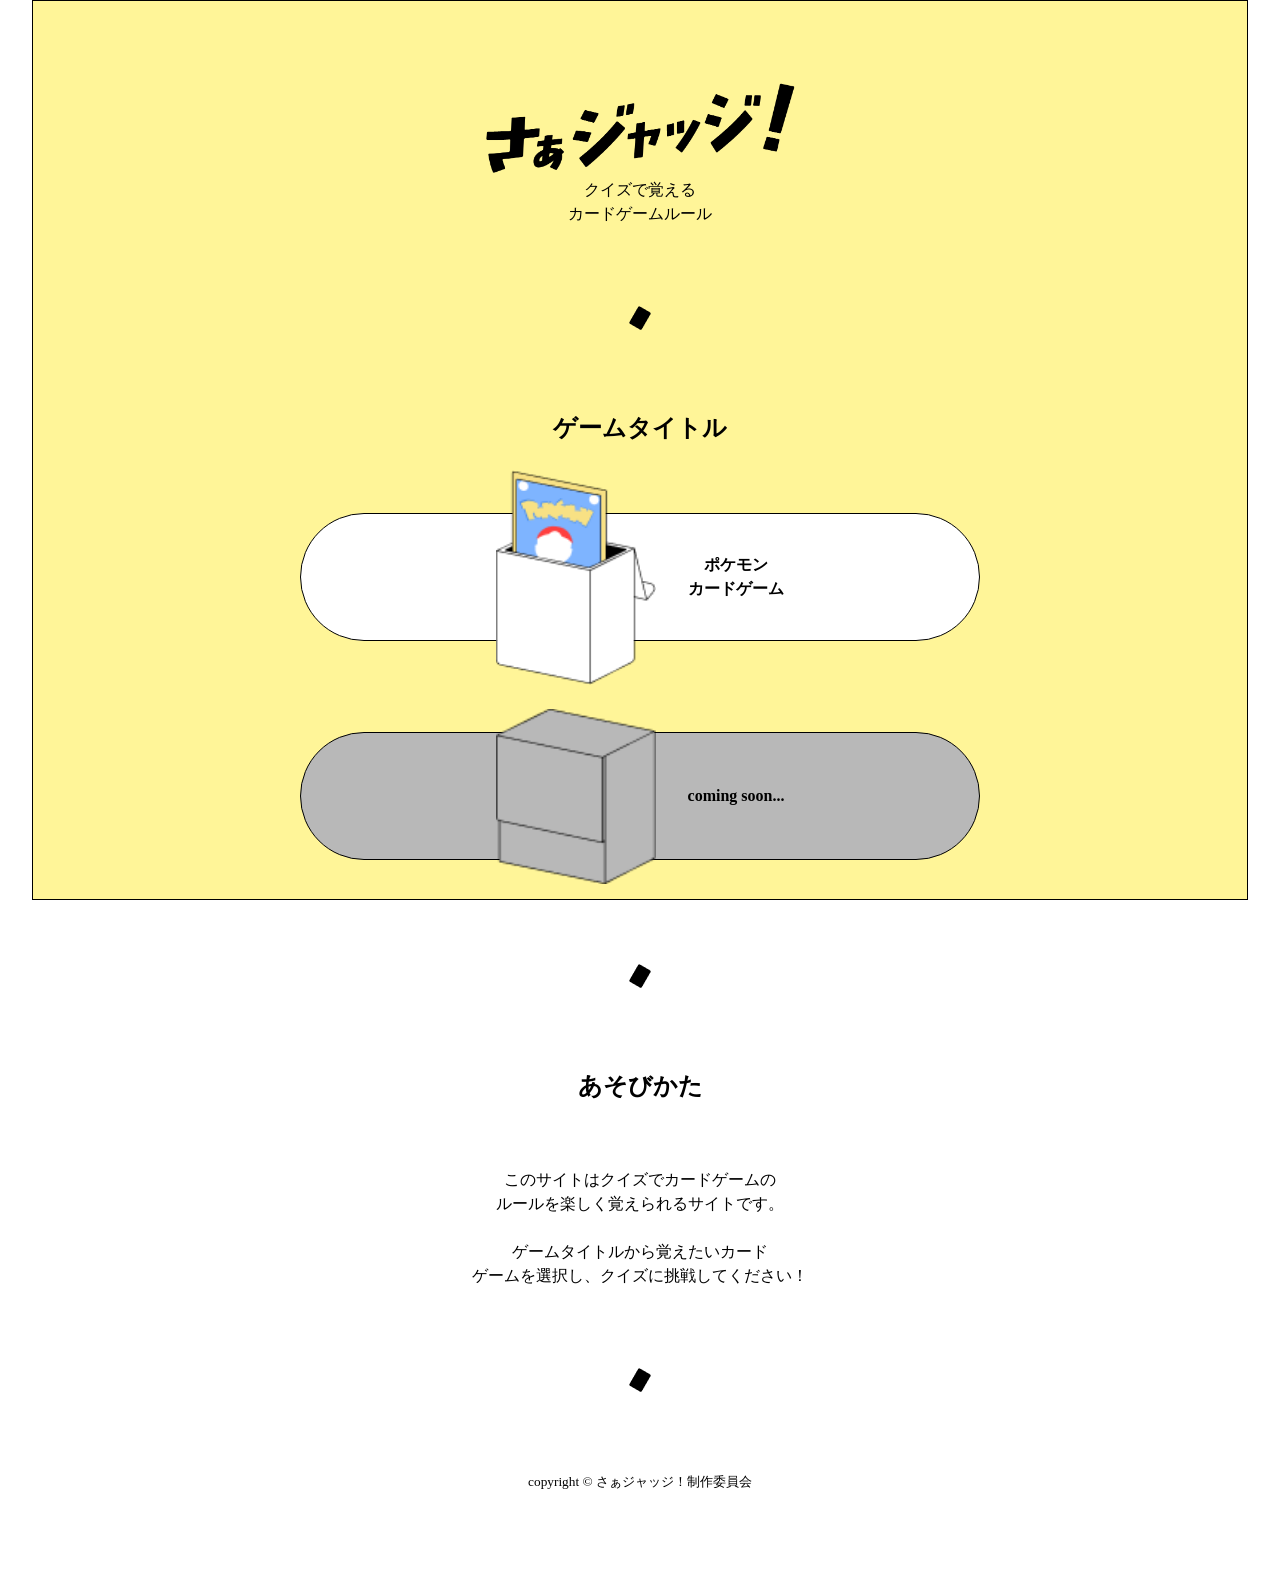
==== index.html @ 60f49169 "first commit" ====
<!DOCTYPE html>
<!-- 言語入力↓ -->
<html lang="ja">

<head>
    <meta charset="UTF-8">
    <meta name="viewport" content="width=device-width, initial-scale=1.0">
    <link rel="stylesheet" href="css/style.css">
    <link rel="stylesheet" href="css/reset.css">
    <!-- サイトのタイトル入力↓ -->
    <title>さぁジャッジ！</title>
</head>

<body>
  <!-- div 自由な箱を作り出してくれる便利なやつ本箱とは関係ない↓ -->
<div class="background"></div>

  <header>
    <img class="logo" src="assets/logo.png">
    <!-- brが改行になる改行したいところに書く↓ -->
    <p>クイズで覚える<br>カードゲームルール</p>
  </header>

  <div class="mark"><img src="assets/mark.png"></div>
  
 <section class="sec01">
    <h1>ゲームタイトル</h1>
    <!-- 単語二つ以上はハイフンをつける -->
    <div class="card-list">
<a href="/games/pokemon">
      <div class="card-botan">
  <img class="card-img" src="assets/card_pokemon.png">
  <p class="txt">ポケモン<br>カードゲーム</p>
      </div>
      </a>
      <div class="card-botan soon">
  <img class="card-img" src="assets/card_none.png">
  <p class="txt">coming soon...</p>
      </div>
    </div>
 </section>

  <div class="mark"><img src="assets/mark.png"></div>

   
 <section class="sec02">
    <h1>あそびかた</h1>
    <p>このサイトはクイズでカードゲームの<br>ルールを楽しく覚えられるサイトです。</p>
    <p>ゲームタイトルから覚えたいカード<br>ゲームを選択し、クイズに挑戦してください！</p>
 </section>

<div class="mark"><img src="assets/mark.png"></div>
<!-- 最後につける親要素↓ -->
<footer>
 <small>copyright &copy; さぁジャッジ！制作委員会</small>
</footer>
 
</body>

</html>
---- css/style.css ----
/* 始まりは.←こいつから */
.background{
    background-color: #FFF598;
    margin:0 32px;
    width:calc(100% - 64px);
    height:100%;
    /* 要素の固定↓（要素は今回はbackgroundになる）*/
    position: fixed;
    z-index: -1;
    top: 0;
    left: 0;
    border: #000 1px solid;
}


/* カンマを入力すると複数の要素に適用できる↓ */
header, .sec02, footer{
     display: flex;
    justify-content: center;
    align-items: center;
    flex-direction: column;
    margin: 80px 20px ;
} 

.sec01{
   margin: 80px 0 ; 
}

header .logo{
width:320px;
height:auto;}

p,h1,h2{
    text-align: center;
}

a{
   color: #000; 
   text-decoration: none;
   transition: all .3s;
}

a:hover{
    opacity: 0.7;
    transition: all .3s;
}

.mark{
    display: flex;
    justify-content: center;
    align-items: center;   
 }

 .sec02 p{

    margin-top: 24px;

 }
 .sec02 p:first-of-type{

    margin-top: 64px;

}

.card-list{
    display: grid;
    grid-template-columns:1fr;
    place-content: center;
    margin-top: 24px;
    gap:24px;
}

/* 親要素↓ */
.card-botan{
    position: relative;
    display: flex;
    justify-content: center;
    align-items: center; 
    gap: 32px;
}

/* 子要素↓ */
/* afterを付けたらcontentはセットになる */
.card-botan::after{
    content: '';
    /* absoluteを使うなら親要素にrelativeを必ず置く */
    position: absolute;
    top: 50%;
    left: 50%;
    transform: translate(-50%, -50%);
    background-color:#fff;
    width: min(680px, calc(100% - 32px));
    height: clamp(80px, 10vw, 140px);
    z-index: -1;
    border: #000 1px solid;
    border-radius: 999px;
}

.card-img{
    width: clamp(72px, 25%, 160px);
    height: auto;
}

.txt{
   font-weight: 600; 
}
.soon::after{
    content: "";
    background-color: #b8b8b8;
}

.quiz-poke{
    .background{
        background-color: #ffc6bf;
        margin:0 0px;
        width:100vw;
        height:100vh;
        z-index: -1;
        border: #000 0px solid;    
    }
    .card-botan::after{
        width: 100vw;
         border-radius: 0px;
         border: #000 0px solid;
         border-top: #000 1px solid;
         border-bottom: #000 1px solid;

    }
    .card-img{
    width: clamp(72px, 55%, 160px);
    height: auto;
}
.txt{
    width: 10em;
}
.potipoti{
  background-color:#fff;
  border: #000 1px solid; 
  border-radius: 999px;
  width: 12em; 
  height: auto;
  padding:1em 1.5em ;
}
.sentaku{
  display: flex;
    justify-content: center;
    align-items: center; 
    gap: 64px;
    flex-direction: column; 
    .potipoti{
        font-size: 24px;
        font-weight: 600;
    }
}
.sentaku2{
    display: flex;
    justify-content: center;
    align-items: center; 
    gap: 48px;
    margin-top: 64px;
    .potipoti{
        font-size: 14px;
        font-weight: 600;
    }
}
}
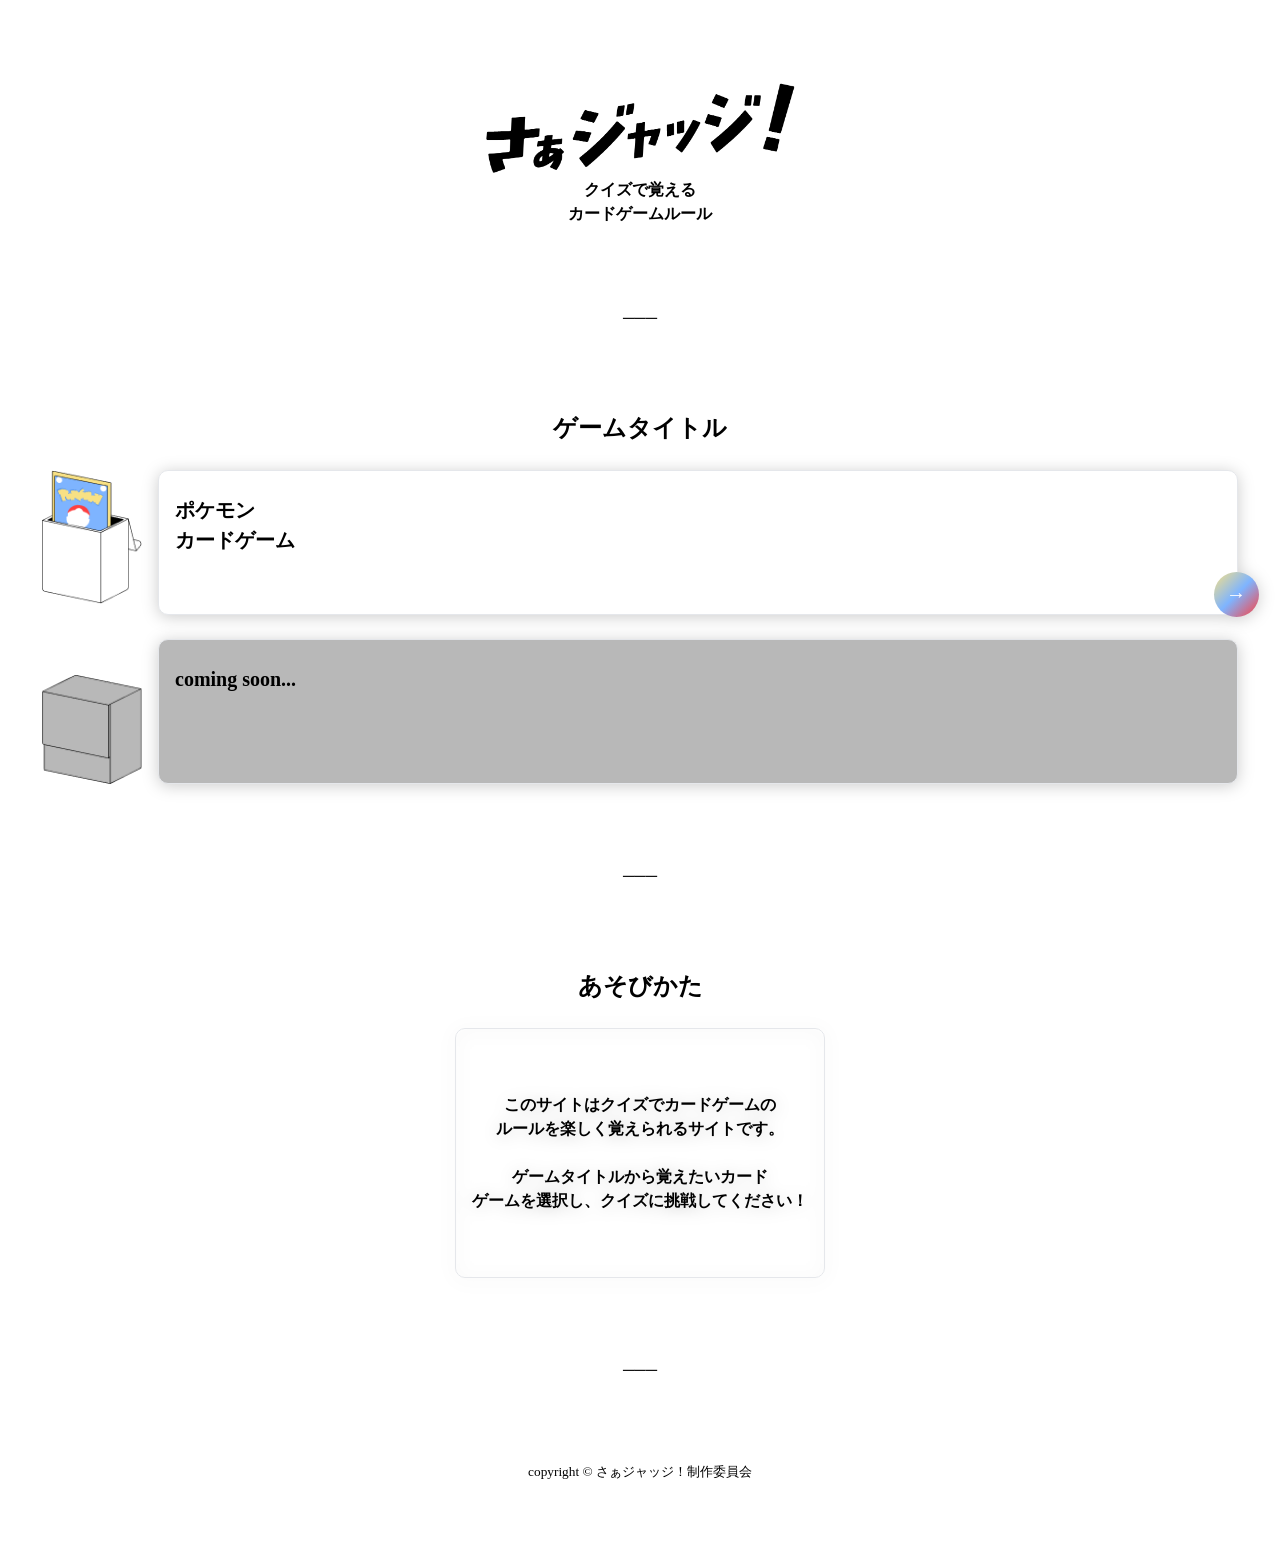
==== commit 20debcfd: "トップページのデザインを変更" ====
--- a/index.html
+++ b/index.html
@@ -3,17 +3,17 @@
 <html lang="ja">
 
 <head>
-    <meta charset="UTF-8">
-    <meta name="viewport" content="width=device-width, initial-scale=1.0">
-    <link rel="stylesheet" href="css/style.css">
-    <link rel="stylesheet" href="css/reset.css">
-    <!-- サイトのタイトル入力↓ -->
-    <title>さぁジャッジ！</title>
+  <meta charset="UTF-8">
+  <meta name="viewport" content="width=device-width, initial-scale=1.0">
+  <link rel="stylesheet" href="css/style.css">
+  <link rel="stylesheet" href="css/reset.css">
+  <!-- サイトのタイトル入力↓ -->
+  <title>さぁジャッジ！</title>
 </head>
 
 <body>
   <!-- div 自由な箱を作り出してくれる便利なやつ本箱とは関係ない↓ -->
-<div class="background"></div>
+  <!-- <div class="background"></div> -->
 
   <header>
     <img class="logo" src="assets/logo.png">
@@ -21,40 +21,42 @@
     <p>クイズで覚える<br>カードゲームルール</p>
   </header>
 
-  <div class="mark"><img src="assets/mark.png"></div>
-  
- <section class="sec01">
+  <div class="mark">───</div>
+
+  <section class="sec01">
     <h1>ゲームタイトル</h1>
     <!-- 単語二つ以上はハイフンをつける -->
     <div class="card-list">
-<a href="/games/pokemon">
-      <div class="card-botan">
-  <img class="card-img" src="assets/card_pokemon.png">
-  <p class="txt">ポケモン<br>カードゲーム</p>
-      </div>
+      <a href="/games/pokemon">
+        <div class="card-botan">
+          <img class="card-img" src="assets/card_pokemon.png">
+          <p class="txt">ポケモン<br>カードゲーム</p>
+        </div>
       </a>
       <div class="card-botan soon">
-  <img class="card-img" src="assets/card_none.png">
-  <p class="txt">coming soon...</p>
+        <img class="card-img" src="assets/card_none.png">
+        <p class="txt">coming soon...</p>
       </div>
     </div>
- </section>
+  </section>
 
-  <div class="mark"><img src="assets/mark.png"></div>
+  <div class="mark">───</div>
 
-   
- <section class="sec02">
+
+  <section class="sec02">
     <h1>あそびかた</h1>
-    <p>このサイトはクイズでカードゲームの<br>ルールを楽しく覚えられるサイトです。</p>
-    <p>ゲームタイトルから覚えたいカード<br>ゲームを選択し、クイズに挑戦してください！</p>
- </section>
+    <div class="txt-area">
+      <p>このサイトはクイズでカードゲームの<br>ルールを楽しく覚えられるサイトです。</p>
+      <p>ゲームタイトルから覚えたいカード<br>ゲームを選択し、クイズに挑戦してください！</p>
+    </div>
+  </section>
 
-<div class="mark"><img src="assets/mark.png"></div>
-<!-- 最後につける親要素↓ -->
-<footer>
- <small>copyright &copy; さぁジャッジ！制作委員会</small>
-</footer>
- 
+  <div class="mark">───</div>
+  <!-- 最後につける親要素↓ -->
+  <footer>
+    <small>copyright &copy; さぁジャッジ！制作委員会</small>
+  </footer>
+
 </body>
 
 </html>
--- a/css/style.css
+++ b/css/style.css
@@ -24,11 +24,19 @@
 
 .sec01{
    margin: 80px 0 ; 
+
+   h1{
+    margin-bottom: 24px;
+   }
 }
 
 header .logo{
 width:320px;
 height:auto;}
+
+header p{
+    font-weight: 800;
+}
 
 p,h1,h2{
     text-align: center;
@@ -51,39 +59,45 @@
     align-items: center;   
  }
 
- .sec02 p{
-
-    margin-top: 24px;
-
- }
- .sec02 p:first-of-type{
-
-    margin-top: 64px;
-
-}
+.sec02{
+    h1{
+            margin-bottom: 24px;
+    }
+
+    .txt-area{
+        border: 1px #E5E7EB solid;
+        filter: drop-shadow(0px 2px 8px rgba(0, 0, 0, 0.2));
+        border-radius: 10px;
+        padding: 64px 16px;
+        font-weight: 600;
+
+        p:last-of-type{
+            margin-top: 24px;
+        }
+    }
+}
+
 
 .card-list{
     display: grid;
     grid-template-columns:1fr;
     place-content: center;
-    margin-top: 24px;
     gap:24px;
 }
 
 /* 親要素↓ */
-.card-botan{
+/* .card-botan{
     position: relative;
     display: flex;
     justify-content: center;
     align-items: center; 
     gap: 32px;
-}
+} */
 
 /* 子要素↓ */
 /* afterを付けたらcontentはセットになる */
-.card-botan::after{
+/* .card-botan::after{
     content: '';
-    /* absoluteを使うなら親要素にrelativeを必ず置く */
     position: absolute;
     top: 50%;
     left: 50%;
@@ -94,20 +108,71 @@
     z-index: -1;
     border: #000 1px solid;
     border-radius: 999px;
-}
-
-.card-img{
+} */
+
+/* .card-img{
     width: clamp(72px, 25%, 160px);
     height: auto;
-}
-
-.txt{
-   font-weight: 600; 
-}
-.soon::after{
-    content: "";
-    background-color: #b8b8b8;
-}
+} */
+
+.card-botan{
+    display: grid;
+    padding: 0 42px;
+    place-content: center;
+    height: max-content;
+    grid-template-columns: auto 1fr;
+    gap: 16px;
+    position: relative;
+
+    .txt{
+        background-color: #fff;
+        border: 1px #E5E7EB solid;
+        height: 145px;
+        border-radius: 10px;
+        padding: 24px 16px;
+        text-align: left;
+        /* box-shadow: 0px 2px 8px 0px rgba(0, 0, 0, 0.8); */
+        filter: drop-shadow(0px 2px 8px rgba(0, 0, 0, 0.2));
+        font-size: 20px;
+        font-weight: 800;
+    }
+
+    .txt::after{
+        content: '→';
+        color: #fff;
+        position: absolute;
+        display: flex;
+        justify-content: center;
+        align-items: center;
+        bottom: -2%;
+        right: -2%;
+        width: 45px;
+        height: 45px;
+        border-radius: 999px;
+        background: linear-gradient(to bottom right, #F8E184, #7EB4FF, #FF3F3F);
+    }
+
+    .card-img{
+        width: 100px;
+    }
+}
+
+.soon{
+    .card-img{
+        display: flex;
+        align-self: end;
+    }
+
+    .txt{
+        background: #B8B8B8;
+    }
+
+    .txt::after{
+        display: none;
+    }
+}
+
+
 
 .quiz-poke{
     .background{
@@ -130,9 +195,6 @@
     width: clamp(72px, 55%, 160px);
     height: auto;
 }
-.txt{
-    width: 10em;
-}
 .potipoti{
   background-color:#fff;
   border: #000 1px solid; 
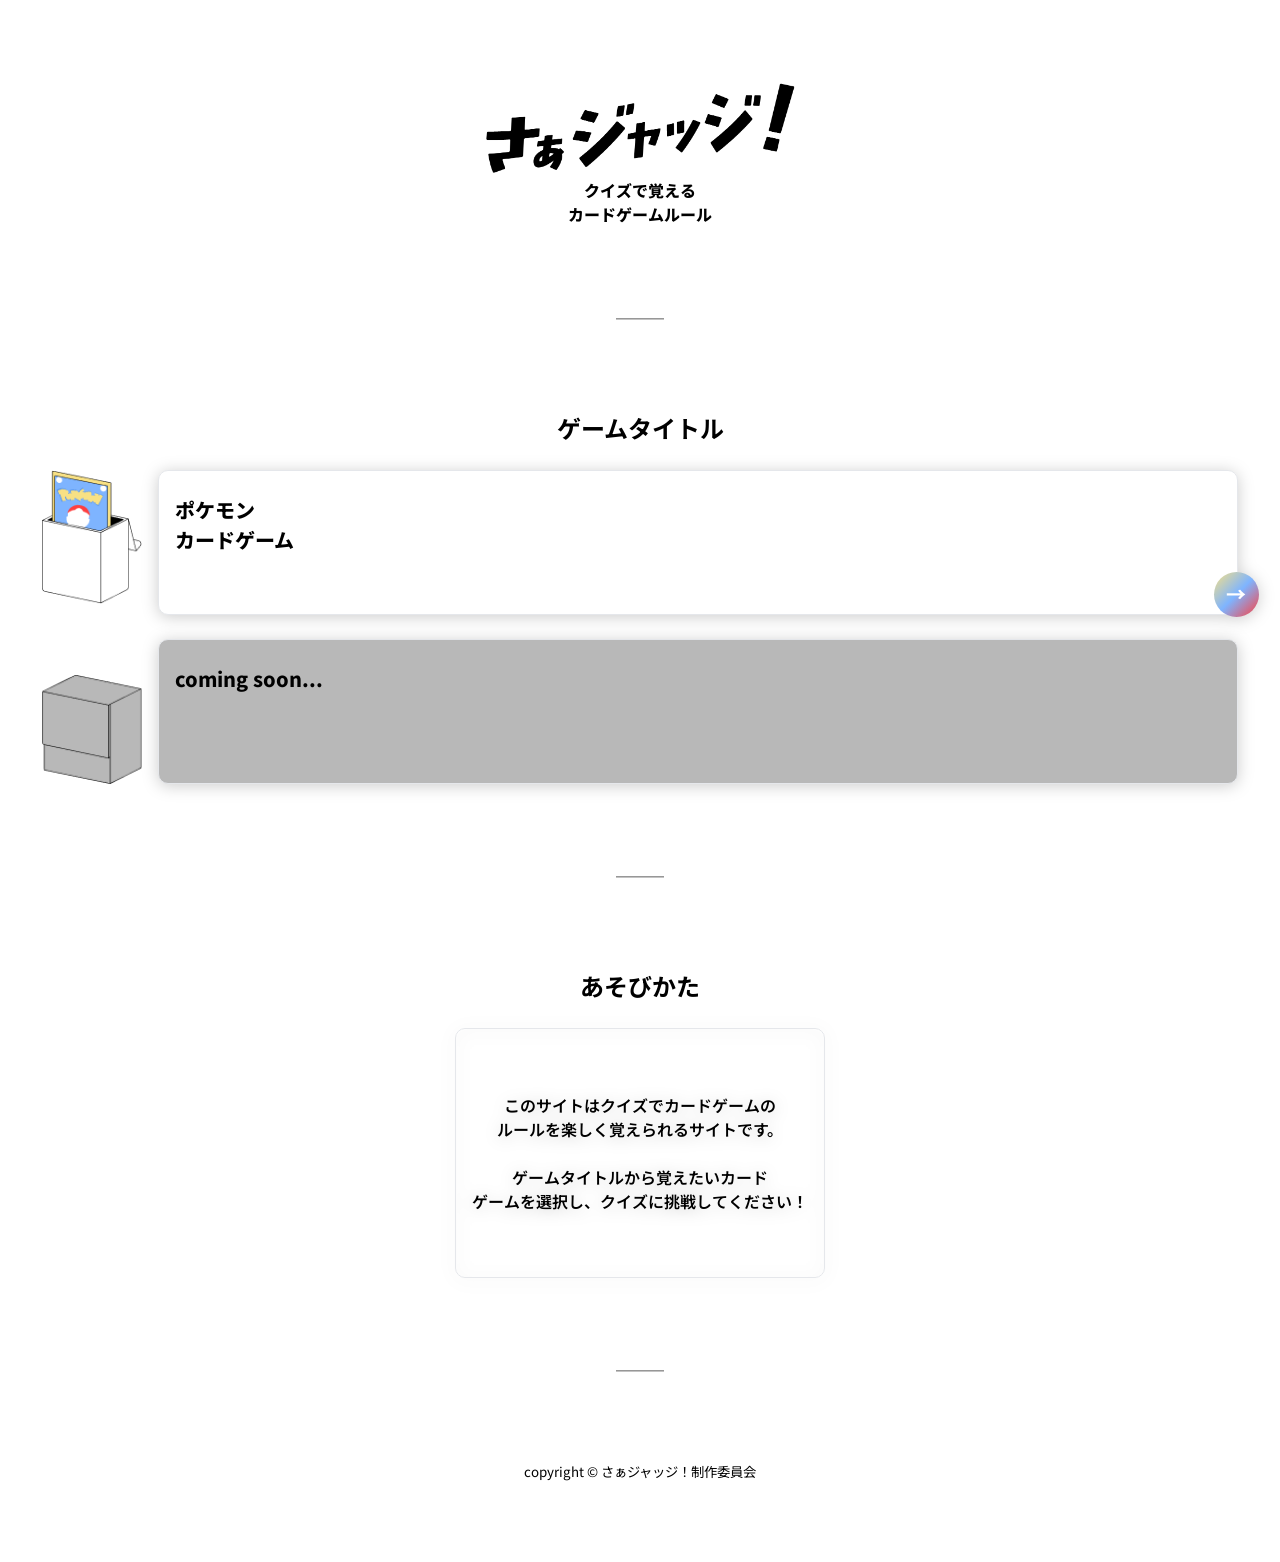
==== commit 493d1b6a: "デザインを変更" ====
--- a/index.html
+++ b/index.html
@@ -7,6 +7,9 @@
   <meta name="viewport" content="width=device-width, initial-scale=1.0">
   <link rel="stylesheet" href="css/style.css">
   <link rel="stylesheet" href="css/reset.css">
+  <link rel="preconnect" href="https://fonts.googleapis.com">
+<link rel="preconnect" href="https://fonts.gstatic.com" crossorigin>
+<link href="https://fonts.googleapis.com/css2?family=Noto+Sans+JP:wght@100..900&display=swap" rel="stylesheet">
   <!-- サイトのタイトル入力↓ -->
   <title>さぁジャッジ！</title>
 </head>
--- a/css/style.css
+++ b/css/style.css
@@ -1,88 +1,100 @@
 /* 始まりは.←こいつから */
-.background{
+/* .background {
     background-color: #FFF598;
-    margin:0 32px;
-    width:calc(100% - 64px);
-    height:100%;
-    /* 要素の固定↓（要素は今回はbackgroundになる）*/
+    margin: 0 32px;
+    width: calc(100% - 64px);
+    height: 100%;
+    
     position: fixed;
     z-index: -1;
     top: 0;
     left: 0;
     border: #000 1px solid;
+} */
+
+body{
+    font-family: "Noto Sans JP", sans-serif;
+    font-optical-sizing: auto;
+    font-weight: 400;
+    font-style: normal;
 }
 
 
 /* カンマを入力すると複数の要素に適用できる↓ */
-header, .sec02, footer{
-     display: flex;
+header,
+.sec02,
+footer {
+    display: flex;
     justify-content: center;
     align-items: center;
     flex-direction: column;
-    margin: 80px 20px ;
-} 
-
-.sec01{
-   margin: 80px 0 ; 
-
-   h1{
-    margin-bottom: 24px;
-   }
-}
-
-header .logo{
-width:320px;
-height:auto;}
-
-header p{
+    margin: 80px 20px;
+}
+
+.sec01 {
+    margin: 80px 0;
+
+    h1 {
+        margin-bottom: 24px;
+    }
+}
+
+header .logo {
+    width: 320px;
+    height: auto;
+}
+
+header p {
     font-weight: 800;
 }
 
-p,h1,h2{
+p,
+h1,
+h2 {
     text-align: center;
 }
 
-a{
-   color: #000; 
-   text-decoration: none;
-   transition: all .3s;
-}
-
-a:hover{
+a {
+    color: #000;
+    text-decoration: none;
+    transition: all .3s;
+}
+
+a:hover {
     opacity: 0.7;
     transition: all .3s;
 }
 
-.mark{
+.mark {
     display: flex;
     justify-content: center;
-    align-items: center;   
- }
-
-.sec02{
-    h1{
-            margin-bottom: 24px;
-    }
-
-    .txt-area{
+    align-items: center;
+}
+
+.sec02 {
+    h1 {
+        margin-bottom: 24px;
+    }
+
+    .txt-area {
         border: 1px #E5E7EB solid;
         filter: drop-shadow(0px 2px 8px rgba(0, 0, 0, 0.2));
         border-radius: 10px;
         padding: 64px 16px;
         font-weight: 600;
 
-        p:last-of-type{
+        p:last-of-type {
             margin-top: 24px;
         }
     }
 }
 
 
-.card-list{
+.card-list {
     display: grid;
-    grid-template-columns:1fr;
+    grid-template-columns: 1fr;
     place-content: center;
-    gap:24px;
+    gap: 24px;
 }
 
 /* 親要素↓ */
@@ -115,7 +127,7 @@
     height: auto;
 } */
 
-.card-botan{
+.card-botan {
     display: grid;
     padding: 0 42px;
     place-content: center;
@@ -124,7 +136,7 @@
     gap: 16px;
     position: relative;
 
-    .txt{
+    .txt {
         background-color: #fff;
         border: 1px #E5E7EB solid;
         height: 145px;
@@ -137,7 +149,7 @@
         font-weight: 800;
     }
 
-    .txt::after{
+    .txt::after {
         content: '→';
         color: #fff;
         position: absolute;
@@ -152,77 +164,124 @@
         background: linear-gradient(to bottom right, #F8E184, #7EB4FF, #FF3F3F);
     }
 
-    .card-img{
+    .card-img {
         width: 100px;
     }
 }
 
-.soon{
-    .card-img{
+.soon {
+    .card-img {
         display: flex;
         align-self: end;
     }
 
-    .txt{
+    .txt {
         background: #B8B8B8;
     }
 
-    .txt::after{
+    .txt::after {
         display: none;
     }
 }
 
 
 
-.quiz-poke{
-    .background{
+
+
+.quiz-poke {
+    /* .background {
         background-color: #ffc6bf;
-        margin:0 0px;
-        width:100vw;
-        height:100vh;
+        margin: 0 0px;
+        width: 100vw;
+        height: 100vh;
         z-index: -1;
-        border: #000 0px solid;    
-    }
-    .card-botan::after{
-        width: 100vw;
-         border-radius: 0px;
-         border: #000 0px solid;
-         border-top: #000 1px solid;
-         border-bottom: #000 1px solid;
-
-    }
-    .card-img{
-    width: clamp(72px, 55%, 160px);
-    height: auto;
-}
-.potipoti{
-  background-color:#fff;
-  border: #000 1px solid; 
-  border-radius: 999px;
-  width: 12em; 
-  height: auto;
-  padding:1em 1.5em ;
-}
-.sentaku{
-  display: flex;
-    justify-content: center;
-    align-items: center; 
-    gap: 64px;
-    flex-direction: column; 
-    .potipoti{
-        font-size: 24px;
-        font-weight: 600;
-    }
-}
-.sentaku2{
-    display: flex;
-    justify-content: center;
-    align-items: center; 
-    gap: 48px;
-    margin-top: 64px;
-    .potipoti{
-        font-size: 14px;
-        font-weight: 600;
-    }
-}
-}+        border: #000 0px solid;
+    } */
+
+    .card-list{
+        margin-top: 32px;
+    }
+
+    .card-botan{
+        display: inline-block;
+        position: relative;
+
+        .txt{
+           position: absolute;
+           font-size: 24px;
+           width: 100vw;
+           height: auto;
+           padding: 16px 0;
+           text-align: center;
+           top: 50%;
+           left: 50%;
+           transform: translate(-50%, -50%);
+           border-radius: 0;
+           filter: none;
+           background-color: rgba(255, 255, 255, 0.4);
+           backdrop-filter: blur(22px);
+        }
+
+        .txt::after{
+            display: none;
+        }
+
+    }
+
+    .card-img {
+        width: 100%;
+        height: auto;
+    }
+
+    .potipoti {
+        background-color: #fff;
+        filter: drop-shadow(0px 2px 8px rgba(0, 0, 0, 0.2));
+        border: 1px #E5E7EB solid;
+        border-radius: 999px;
+        width: 12em;
+        height: auto;
+        padding: 1em 1.5em;
+
+        p{
+            width: auto;
+        }
+    }
+
+    .sentaku {
+        display: flex;
+        justify-content: center;
+        align-items: center;
+        gap: 64px;
+        flex-direction: column;
+
+        .potipoti {
+            font-size: 24px;
+            font-weight: 600;
+        }
+
+        .normal{
+            border: 2px solid #FF9A9A;
+            filter: drop-shadow(0px 2px 8px rgba(255, 154, 154, 0.2));
+        }
+
+        .renzoku{
+            border: 2px solid #8AA8EC;
+            filter: drop-shadow(0px 2px 8px rgba(138, 168, 236, 0.2));
+        }
+    }
+
+    .sentaku2 {
+        display: flex;
+        justify-content: center;
+        align-items: center;
+        gap: 48px;
+        margin-top: 64px;
+
+        .potipoti {
+            font-size: 14px;
+            font-weight: 600;
+            width: 9em;
+        }
+    }
+}
+
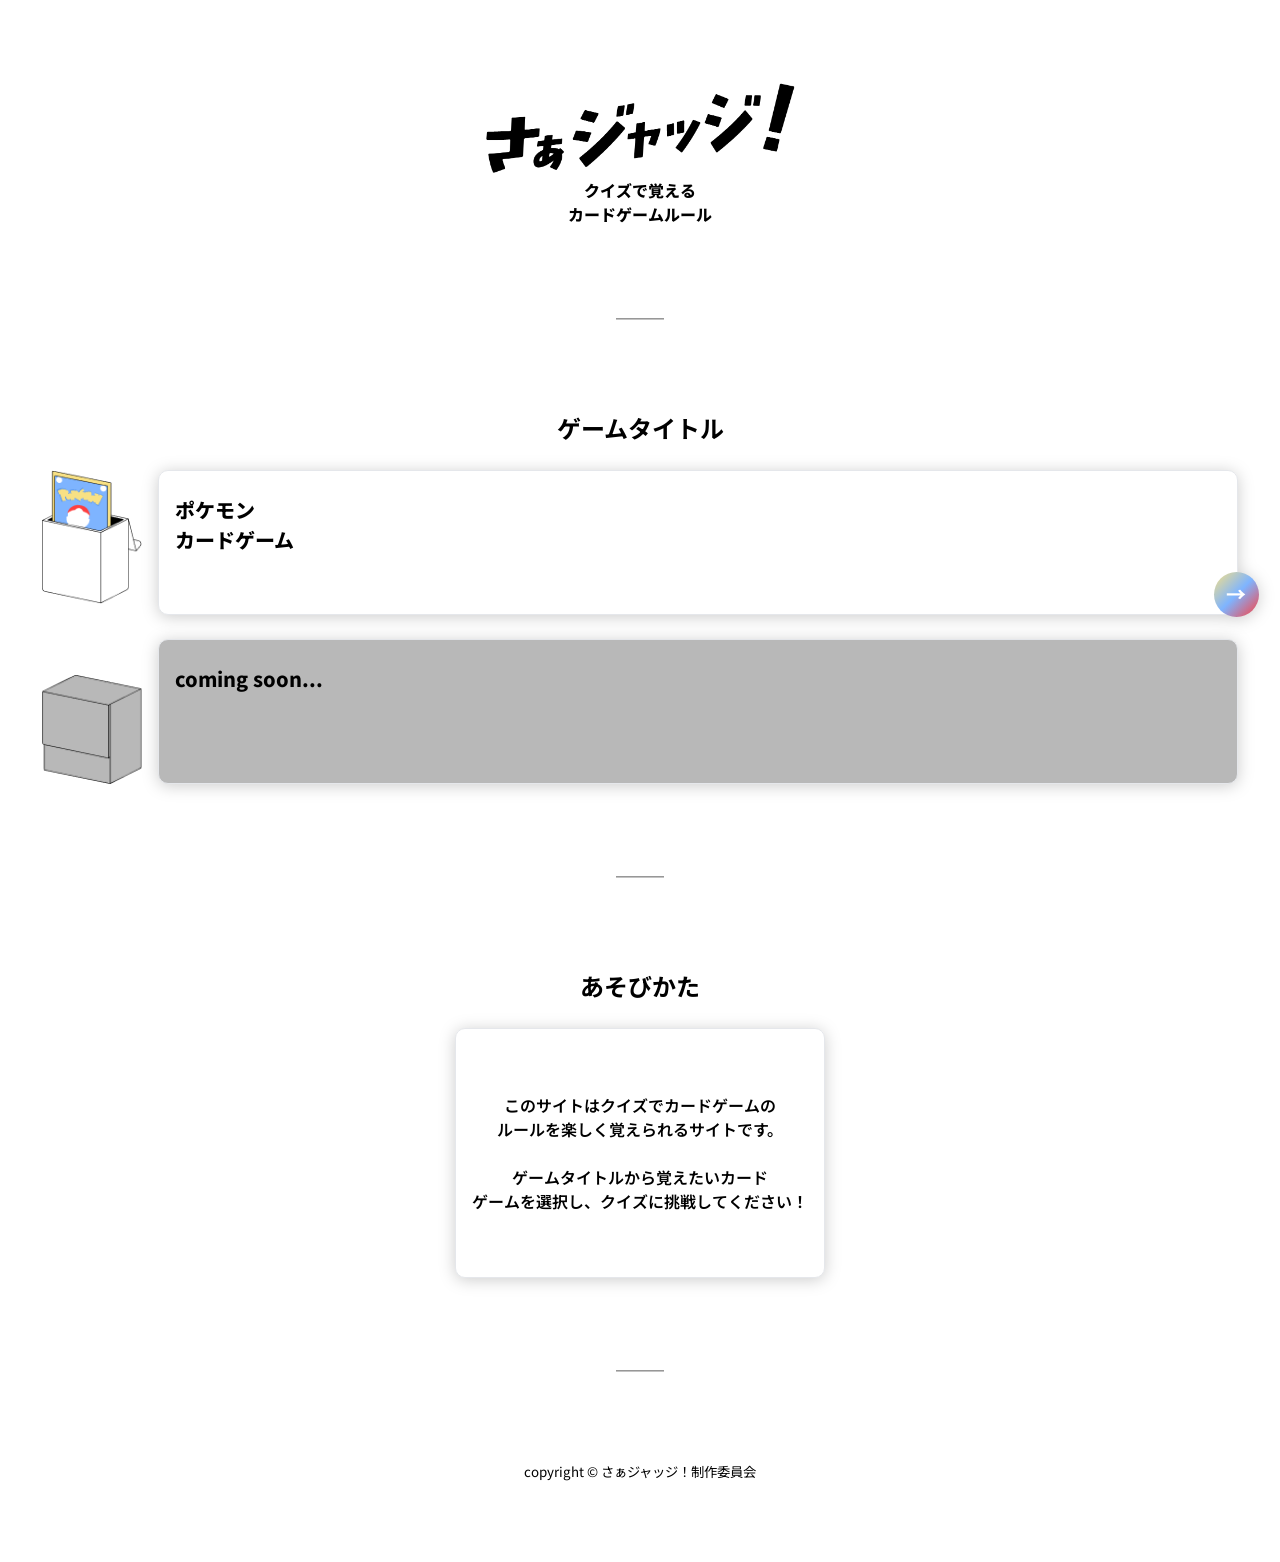
==== commit 1dca9a5a: "test" ====
--- a/index.html
+++ b/index.html
@@ -28,7 +28,7 @@
 
   <section class="sec01">
     <h1>ゲームタイトル</h1>
-    <!-- 単語二つ以上はハイフンをつける -->
+    <!-- 単語二つ以上はハイフンをつける!!!! -->
     <div class="card-list">
       <a href="/games/pokemon">
         <div class="card-botan">
--- a/css/style.css
+++ b/css/style.css
@@ -77,6 +77,7 @@
     }
 
     .txt-area {
+        background: #fff;
         border: 1px #E5E7EB solid;
         filter: drop-shadow(0px 2px 8px rgba(0, 0, 0, 0.2));
         border-radius: 10px;
@@ -218,8 +219,10 @@
            transform: translate(-50%, -50%);
            border-radius: 0;
            filter: none;
-           background-color: rgba(255, 255, 255, 0.4);
-           backdrop-filter: blur(22px);
+           /* background-color: rgba(255, 255, 255, 0.4);
+           backdrop-filter: blur(22px); */
+           background-color: rgba(255, 255, 255, 0.1);
+           backdrop-filter: blur(4px);
         }
 
         .txt::after{
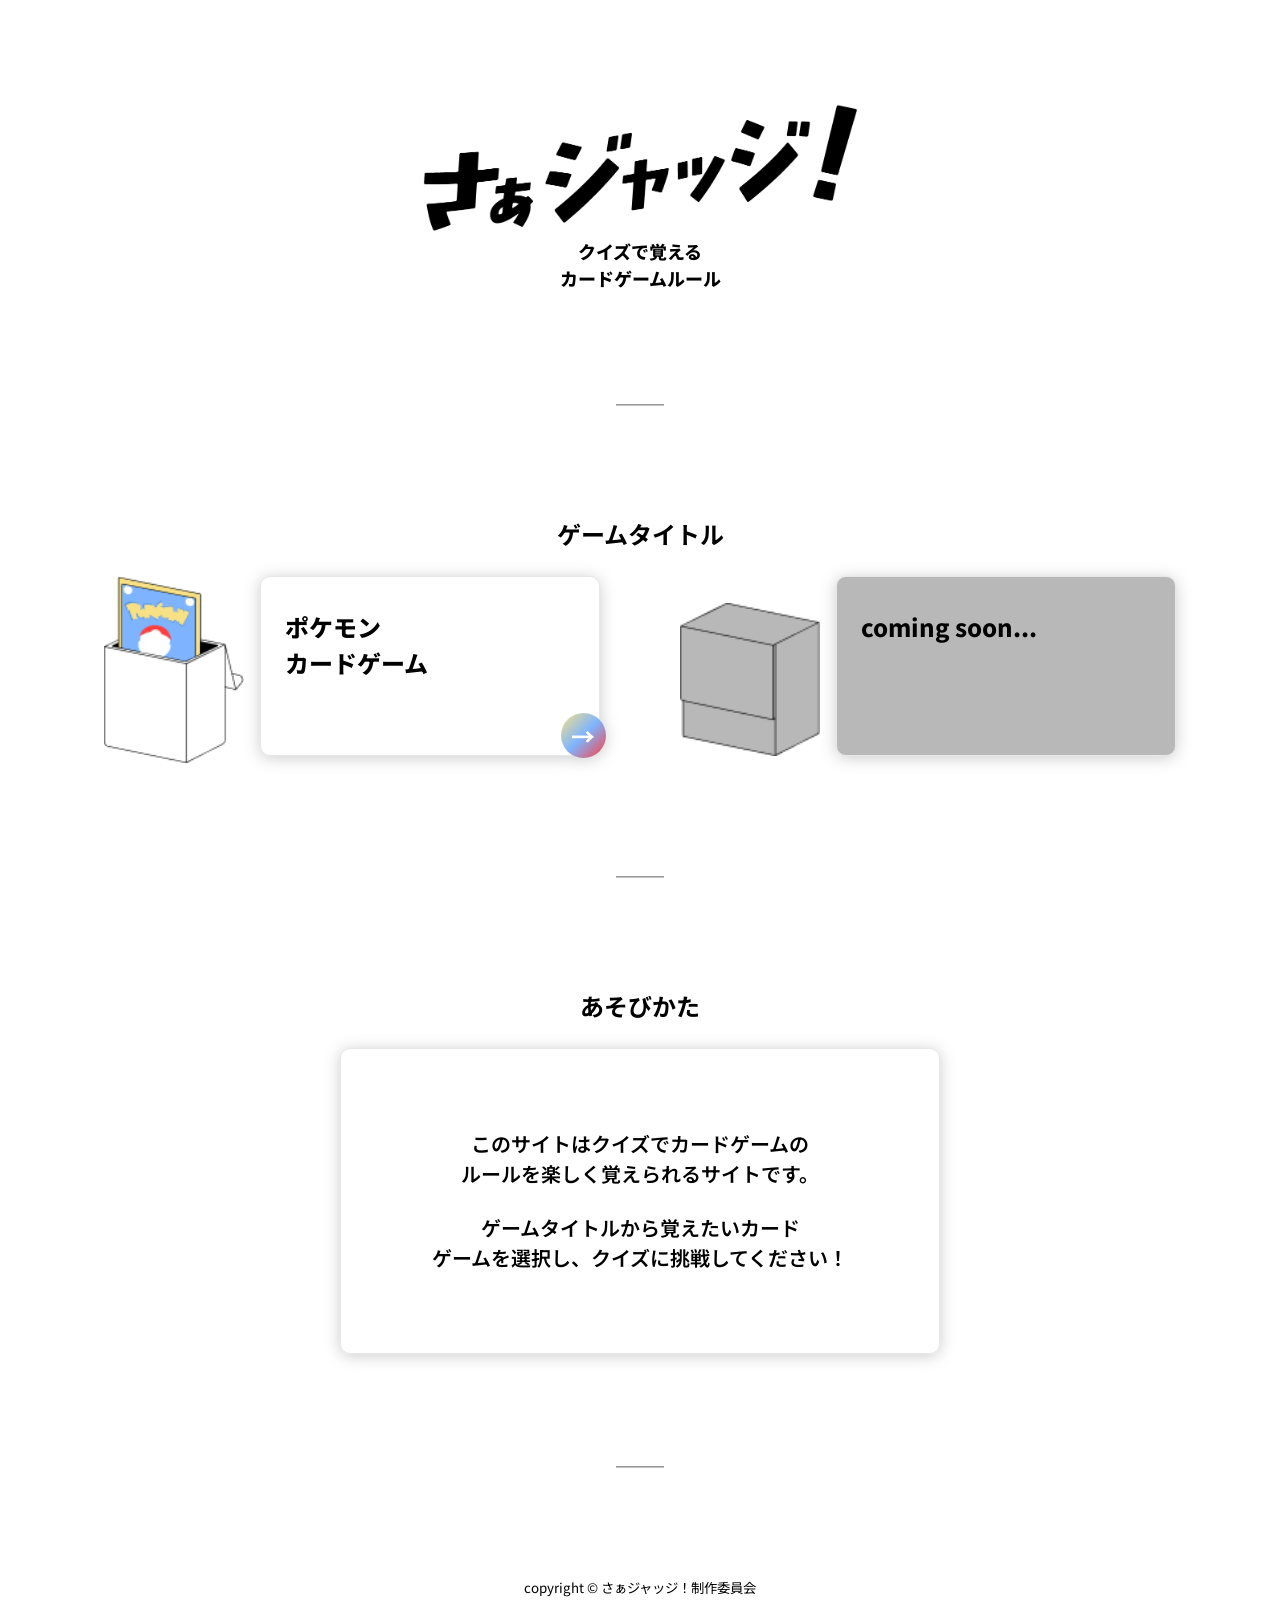
==== commit 0fba215b: "テスト：faviconの設定" ====
--- a/index.html
+++ b/index.html
@@ -10,6 +10,9 @@
   <link rel="preconnect" href="https://fonts.googleapis.com">
 <link rel="preconnect" href="https://fonts.gstatic.com" crossorigin>
 <link href="https://fonts.googleapis.com/css2?family=Noto+Sans+JP:wght@100..900&display=swap" rel="stylesheet">
+<link rel="icon" href="/assets/favicon.ico" sizes="48x48">
+<link rel="icon" href="/assets/favicon.svg" type="image/svg+xml">
+<link rel="apple-touch-icon" href="/assets/apple-touch-icon.png">
   <!-- サイトのタイトル入力↓ -->
   <title>さぁジャッジ！</title>
 </head>
--- a/css/style.css
+++ b/css/style.css
@@ -46,6 +46,7 @@
 
 header p {
     font-weight: 800;
+    white-space: nowrap;
 }
 
 p,
@@ -288,3 +289,89 @@
     }
 }
 
+@media screen and (min-width: 768px) {
+    body{
+        max-width: 1200px;
+        margin: 0 auto;
+        padding: 0 40px;
+    }
+    
+    header{        
+         
+        .logo{
+            width: 400px;
+        }
+
+        p{
+            font-size: 18px;
+        }     
+    }
+
+    .sec02{
+        .txt-area{
+            padding: 80px 40px;
+            font-size: 20px;
+            max-width: 600px;
+            width: 100%;
+        }
+    }
+
+    .card-list{
+        grid-template-columns: repeat(2, 1fr);
+        gap: 32px;
+        /* max-width: 800px; */
+        margin: 0 auto;
+    }
+
+    .card-botan{
+        padding: 0 24px;
+
+        .txt{
+            height: 160px;
+            padding: 32px 24px;
+            font-size: 22px;
+        }
+
+        .card-img{
+            width: 120px;
+        }
+    }
+
+    .quiz-poke{
+        .card-list{
+            grid-template-columns: repeat(1, 1fr);
+            gap: 32px;
+        }
+    }
+
+}
+
+@media (min-width: 1024px) {
+    header{
+        .logo{
+            width: 450px;
+        }
+    }
+
+    header,
+    .sec02,
+    footer{
+        margin: 100px 40px;
+    }
+
+    .sec01{
+        margin: 100px 0;
+    }
+
+    .card-botan{
+        .txt{
+            height: 180px;
+            font-size: 24px;
+        }
+
+        .card-img{
+            width: 140px;
+        }
+    }
+
+}
